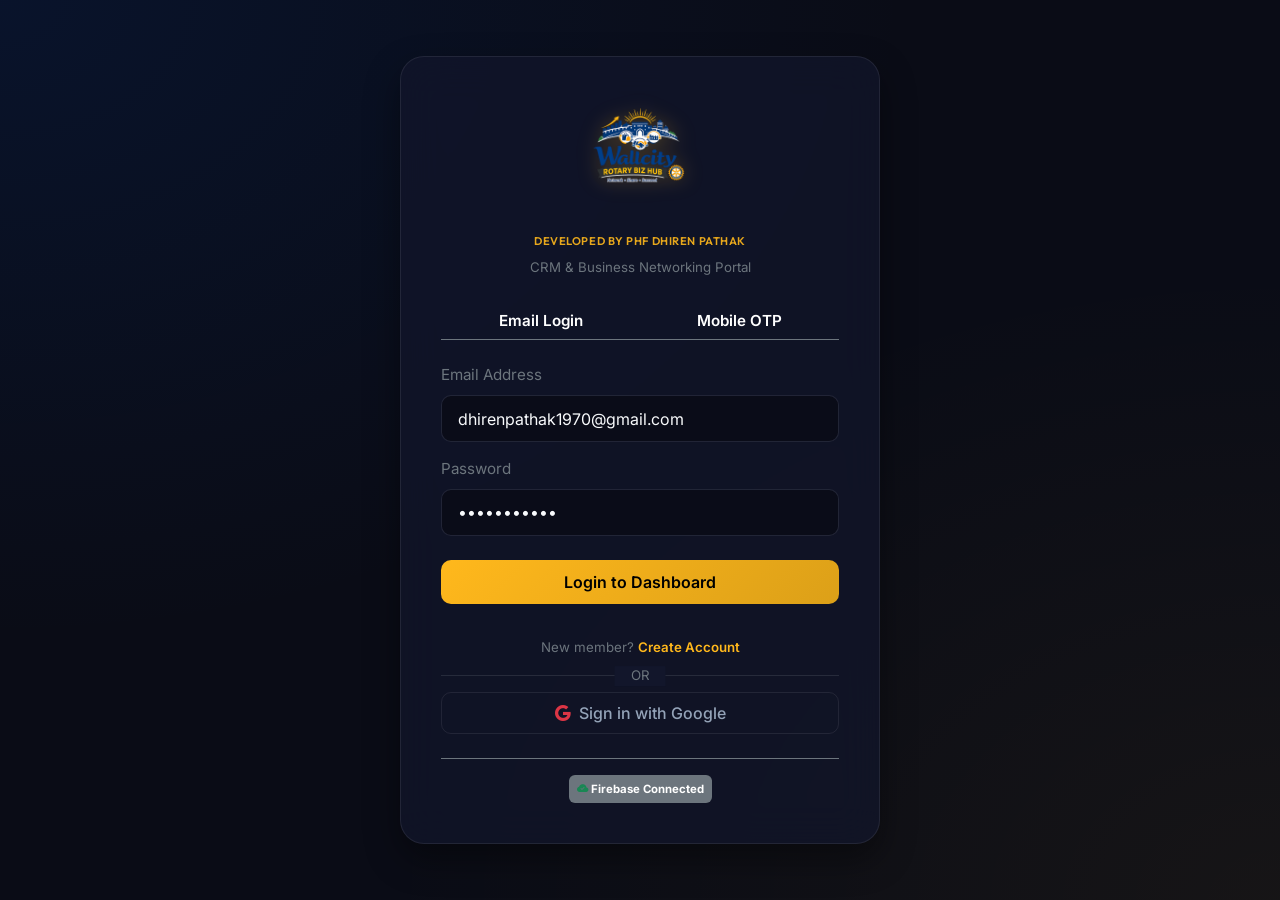
==== index.html @ f97eca11 "Add files via upload" ====
<!DOCTYPE html>
<html lang="en">
<head>
    <meta charset="UTF-8">
    <meta name="viewport" content="width=device-width, initial-scale=1.0">
    <title>Wallcity Rotary Biz Hub - CRM Business Portal</title>
    <meta name="description" content="A premium, state-of-the-art business networking and lead referral CRM portal for Rotary Club members.">
    
    <!-- Bootstrap 5 CSS -->
    <link href="https://cdn.jsdelivr.net/npm/bootstrap@5.3.2/dist/css/bootstrap.min.css" rel="stylesheet">
    <!-- Bootstrap Icons -->
    <link href="https://cdn.jsdelivr.net/npm/bootstrap-icons@1.11.2/font/bootstrap-icons.min.css" rel="stylesheet">
    <!-- Custom CSS Styles -->
    <link rel="stylesheet" href="css/styles.css">
</head>
<body>

    <!-- Auth Wrapper Container (For Login & Register Views) -->
    <div id="authWrapper" class="auth-container" style="display: none;"></div>

    <!-- Main Application Wrapper (CRM Sidebar Layout) -->
    <div id="crmMainWrapper" style="display: none;">
        
        <!-- CRM Sidebar Menu -->
        <aside class="crm-sidebar" id="sidebarMenu">
            <div class="crm-brand flex-column align-items-center text-center py-4 gap-2">
                <img src="logo.png" alt="Wallcity Rotary Biz Hub Logo" class="brand-logo-img">
                <div class="developer-credit-text">Developed by PHF Dhiren Pathak</div>
            </div>
            
            <nav class="sidebar-nav">
                <a href="#/dashboard" class="nav-item-custom">
                    <i class="bi bi-speedometer2"></i> Dashboard
                </a>
                <a href="#/directory" class="nav-item-custom">
                    <i class="bi bi-people"></i> Member Directory
                </a>
                <a href="#/profile" class="nav-item-custom">
                    <i class="bi bi-building-gear"></i> Business Profile
                </a>
                <a href="#/requirements" class="nav-item-custom">
                    <i class="bi bi-clipboard-data"></i> Requirement Board
                </a>
                <a href="#/referrals" class="nav-item-custom">
                    <i class="bi bi-share"></i> Referral Ledger
                </a>
                <a href="#/reports" class="nav-item-custom">
                    <i class="bi bi-file-earmark-bar-graph"></i> Reports Center
                </a>
                <a href="#/admin" class="nav-item-custom" id="adminSidebarLink" style="display: none;">
                    <i class="bi bi-shield-lock"></i> Admin Console
                </a>
                <a href="#/settings" class="nav-item-custom">
                    <i class="bi bi-sliders"></i> Settings Engine
                </a>
            </nav>
            
            <div class="sidebar-footer">
                <a href="#" id="logoutButton" class="nav-item-custom text-danger mb-0">
                    <i class="bi bi-box-arrow-left"></i> Sign Out
                </a>
            </div>
        </aside>

        <!-- Main Content Area Wrapper -->
        <main class="crm-wrapper">
            
            <!-- CRM Header -->
            <header class="crm-header">
                <div class="d-flex align-items-center gap-3">
                    <div class="hamburger-menu" id="hamburgerToggle">
                        <i class="bi bi-list"></i>
                    </div>
                    <h4 class="mb-0 text-white font-heading fw-semibold">Wallcity Rotary Biz Hub</h4>
                </div>
                
                <!-- Active User Details Holder -->
                <div id="headerUserProfile"></div>
            </header>

            <!-- ==================================================== -->
            <!-- VIEW: DASHBOARD PANEL -->
            <!-- ==================================================== -->
            <div id="pane-dashboard" class="tab-pane-custom">
                <div class="row g-4 mb-4">
                    <div class="col-xl-3 col-sm-6">
                        <div class="glass-card text-white">
                            <div class="stat-icon icon-blue">
                                <i class="bi bi-people-fill"></i>
                            </div>
                            <h6 class="text-secondary small mb-1">Rotary Members</h6>
                            <h3 id="statMembersCount" class="mb-0">0</h3>
                        </div>
                    </div>
                    <div class="col-xl-3 col-sm-6">
                        <div class="glass-card text-white">
                            <div class="stat-icon icon-gold">
                                <i class="bi bi-clipboard-plus-fill"></i>
                            </div>
                            <h6 class="text-secondary small mb-1">Active Requirements</h6>
                            <h3 id="statRequirementsCount" class="mb-0">0</h3>
                        </div>
                    </div>
                    <div class="col-xl-3 col-sm-6">
                        <div class="glass-card text-white">
                            <div class="stat-icon icon-blue">
                                <i class="bi bi-share-fill"></i>
                            </div>
                            <h6 class="text-secondary small mb-1">Referrals Exchanged</h6>
                            <h3 id="statReferralsCount" class="mb-0">0</h3>
                        </div>
                    </div>
                    <div class="col-xl-3 col-sm-6">
                        <div class="glass-card text-white">
                            <div class="stat-icon icon-gold">
                                <i class="bi bi-currency-exchange"></i>
                            </div>
                            <h6 class="text-secondary small mb-1">Business Generated</h6>
                            <h3 id="statBusinessValue" class="mb-0">₹0</h3>
                        </div>
                    </div>
                </div>

                <div class="row g-4">
                    <!-- Line Trend Chart -->
                    <div class="col-xl-8">
                        <div class="glass-card">
                            <h5 class="text-white mb-4"><i class="bi bi-graph-up text-warning"></i> Business Value Trend (INR)</h5>
                            <div style="position: relative; height: 320px;">
                                <canvas id="valueTrendChart"></canvas>
                            </div>
                        </div>
                    </div>
                    
                    <!-- Doughnut Category distribution -->
                    <div class="col-xl-4">
                        <div class="glass-card">
                            <h5 class="text-white mb-4"><i class="bi bi-pie-chart text-warning"></i> Member Niches</h5>
                            <div style="position: relative; height: 320px; display: flex; align-items: center; justify-content: center;">
                                <canvas id="categoryDistChart"></canvas>
                            </div>
                        </div>
                    </div>

                    <!-- Funnel charts -->
                    <div class="col-xl-6">
                        <div class="glass-card">
                            <h5 class="text-white mb-4"><i class="bi bi-funnel text-warning"></i> Referral Funnel Progress</h5>
                            <div style="position: relative; height: 300px;">
                                <canvas id="referralFunnelChart"></canvas>
                            </div>
                        </div>
                    </div>

                    <!-- Recent Activity Feed -->
                    <div class="col-xl-6">
                        <div class="glass-card">
                            <h5 class="text-white mb-3" id="activityFeedTitle"><i class="bi bi-activity text-warning"></i> Live Hub Activity</h5>
                            <ul class="list-group list-group-flush" id="dashboardRecentReferrals" style="max-height: 300px; overflow-y: auto;">
                                <!-- Dyn data -->
                            </ul>
                        </div>
                    </div>
                </div>
            </div>

            <!-- ==================================================== -->
            <!-- VIEW: MEMBER DIRECTORY PANEL -->
            <!-- ==================================================== -->
            <div id="pane-directory" class="tab-pane-custom">
                <div class="glass-card mb-4">
                    <div class="row g-3">
                        <div class="col-md-6">
                            <label class="form-label text-secondary small">Search Members or Keywords</label>
                            <div class="input-group">
                                <span class="input-group-text bg-dark border-secondary text-secondary"><i class="bi bi-search"></i></span>
                                <input type="text" id="directorySearch" class="form-control" placeholder="Search by name, company, products, services...">
                            </div>
                        </div>
                        <div class="col-md-6">
                            <label class="form-label text-secondary small">Filter by Business Category</label>
                            <select id="directoryCategoryFilter" class="form-select">
                                <option value="">All Categories</option>
                            </select>
                        </div>
                    </div>
                </div>

                <div class="row" id="directoryMembersList">
                    <!-- Dyn cards -->
                </div>
            </div>

            <!-- ==================================================== -->
            <!-- VIEW: BUSINESS PROFILE PANEL -->
            <!-- ==================================================== -->
            <div id="pane-profile" class="tab-pane-custom">
                <form id="businessProfileForm">
                    <div class="row g-4">
                        <!-- Left Details Card -->
                        <div class="col-lg-8">
                            <div class="glass-card">
                                <h5 class="text-white mb-4"><i class="bi bi-building-gear text-warning"></i> Company Credentials & Profile</h5>
                                
                                <div class="row g-3">
                                    <div class="col-md-6">
                                        <label class="form-label text-secondary small">Full Name</label>
                                        <input type="text" id="profileName" class="form-control" required>
                                    </div>
                                    <div class="col-md-6">
                                        <label class="form-label text-secondary small">Email Address (Read-only)</label>
                                        <input type="email" id="profileEmail" class="form-control" readonly disabled>
                                    </div>
                                    <div class="col-md-6">
                                        <label class="form-label text-secondary small">WhatsApp Mobile No</label>
                                        <input type="tel" id="profileMobile" class="form-control" required>
                                    </div>
                                    <div class="col-md-6">
                                        <label class="form-label text-secondary small">Niche Category</label>
                                        <select class="form-select" id="profileCategory" required>
                                            <option value="" disabled selected>Loading categories...</option>
                                        </select>
                                    </div>
                                    <div class="col-12">
                                        <label class="form-label text-secondary small">Company Name</label>
                                        <input type="text" id="profileCompany" class="form-control" required>
                                    </div>
                                    <div class="col-12">
                                        <label class="form-label text-secondary small">Business Description</label>
                                        <textarea id="profileDescription" class="form-control" rows="4" placeholder="Brief elevator pitch about what your business does..."></textarea>
                                    </div>
                                    <div class="col-12">
                                        <label class="form-label text-secondary small">Office Address</label>
                                        <input type="text" id="profileAddress" class="form-control" placeholder="101, Business Center, Main Road">
                                    </div>
                                </div>
                                
                                <div class="mt-4 pt-3 border-top border-secondary">
                                    <button type="submit" class="btn btn-accent px-4 py-2">
                                        <i class="bi bi-save"></i> Save Profile Details
                                    </button>
                                </div>
                            </div>
                        </div>

                        <!-- Right Assets Card -->
                        <div class="col-lg-4">
                            <div class="glass-card mb-4">
                                <h5 class="text-white mb-3">Corporate Logo</h5>
                                <div class="d-flex flex-column align-items-center text-center gap-3">
                                    <div class="profile-logo-wrap" style="width: 120px; height: 120px;">
                                        <img id="profileLogoPreview" src="https://images.unsplash.com/photo-1572021335469-31706a17aaef?w=150&auto=format&fit=crop&q=60" alt="Logo">
                                    </div>
                                    <div class="w-100">
                                        <label class="form-label text-secondary small">Upload New Logo (JPG / PNG)</label>
                                        <input type="file" id="profileLogoInput" class="form-control form-control-sm" accept="image/*">
                                    </div>
                                </div>
                            </div>

                            <!-- Products & Services tags -->
                            <div class="glass-card">
                                <h5 class="text-white mb-3">Products & Services</h5>
                                
                                <!-- Products segment -->
                                <div class="mb-4">
                                    <label class="form-label text-secondary small d-block">My Products</label>
                                    <div class="input-group mb-2">
                                        <input type="text" id="prodInput" class="form-control form-control-sm" placeholder="e.g. CRM Software">
                                        <button class="btn btn-primary btn-sm" type="button" id="addProdBtn">+</button>
                                    </div>
                                    <div id="profileProductsList"></div>
                                </div>

                                <!-- Services segment -->
                                <div>
                                    <label class="form-label text-secondary small d-block">My Services</label>
                                    <div class="input-group mb-2">
                                        <input type="text" id="servInput" class="form-control form-control-sm" placeholder="e.g. Cloud Hosting">
                                        <button class="btn btn-primary btn-sm" type="button" id="addServBtn">+</button>
                                    </div>
                                    <div id="profileServicesList"></div>
                                </div>
                            </div>
                        </div>
                    </div>
                </form>
            </div>

            <!-- ==================================================== -->
            <!-- VIEW: REQUIREMENT BOARD PANEL -->
            <!-- ==================================================== -->
            <div id="pane-requirements" class="tab-pane-custom">
                <div class="d-flex justify-content-between align-items-center mb-4">
                    <h4 class="text-white mb-0 font-heading">Business Requirement Board</h4>
                    <button class="btn btn-accent" data-bs-toggle="modal" data-bs-target="#createRequirementModal">
                        <i class="bi bi-plus-lg"></i> Post Requirement
                    </button>
                </div>

                <div class="row" id="requirementsBoardGrid">
                    <!-- Dyn list -->
                </div>

                <!-- My Submitted Bids/Quotes Section -->
                <div class="glass-card mt-5">
                    <h5 class="text-white mb-3"><i class="bi bi-send-check text-warning"></i> My Submitted Quotations</h5>
                    <p class="text-secondary small mb-3">Track all quotes you have sent to other members' requirements and check their approval status.</p>
                    <div class="table-responsive">
                        <table class="table table-custom align-middle">
                            <thead>
                                <tr>
                                    <th>Requirement</th>
                                    <th>Buyer Company</th>
                                    <th>Quoted Price</th>
                                    <th>Delivery Time</th>
                                    <th>Status</th>
                                </tr>
                            </thead>
                            <tbody id="myQuotesTableBody">
                                <!-- Dynamic rows of sent quotes -->
                            </tbody>
                        </table>
                    </div>
                </div>
            </div>

            <!-- ==================================================== -->
            <!-- VIEW: REFERRAL LEDGER PANEL -->
            <!-- ==================================================== -->
            <div id="pane-referrals" class="tab-pane-custom">
                <div class="d-flex justify-content-between align-items-center mb-4">
                    <h4 class="text-white mb-0 font-heading">Business Referral Tracker</h4>
                    <button class="btn btn-accent" data-bs-toggle="modal" data-bs-target="#createReferralModal">
                        <i class="bi bi-send"></i> Send Referral
                    </button>
                </div>

                <div class="row g-4">
                    <div class="col-lg-6">
                        <div class="glass-card">
                            <h5 class="text-white mb-3"><i class="bi bi-arrow-down-left-circle text-info"></i> Referrals Received</h5>
                            <div id="referralsReceivedGrid" style="max-height: 600px; overflow-y: auto; padding-right: 5px;">
                                <!-- dynamic received referrals -->
                            </div>
                        </div>
                    </div>

                    <div class="col-lg-6">
                        <div class="glass-card">
                            <h5 class="text-white mb-3"><i class="bi bi-arrow-up-right-circle text-warning"></i> Referrals Given</h5>
                            <div id="referralsGivenGrid" style="max-height: 600px; overflow-y: auto; padding-right: 5px;">
                                <!-- dynamic given referrals -->
                            </div>
                        </div>
                    </div>
                </div>
            </div>

            <!-- ==================================================== -->
            <!-- VIEW: REPORTS PANEL -->
            <!-- ==================================================== -->
            <div id="pane-reports" class="tab-pane-custom">
                <div class="row g-4">
                    <div class="col-md-4">
                        <div class="glass-card text-center">
                            <div class="stat-icon icon-blue mx-auto">
                                <i class="bi bi-file-earmark-excel"></i>
                            </div>
                            <h5 class="text-white mt-3 mb-2">Export Directory</h5>
                            <p class="text-secondary small mb-4">Download Excel sheet containing all active members, their contact numbers, niches, and registered products.</p>
                            <button id="btnExportDirectoryExcel" class="btn btn-primary w-100">
                                <i class="bi bi-download"></i> Download Directory XLSX
                            </button>
                        </div>
                    </div>

                    <div class="col-md-4">
                        <div class="glass-card text-center">
                            <div class="stat-icon icon-blue mx-auto">
                                <i class="bi bi-file-earmark-spreadsheet"></i>
                            </div>
                            <h5 class="text-white mt-3 mb-2">Export Referrals Ledger</h5>
                            <p class="text-secondary small mb-4">Download spreadsheet ledger of all given/received referrals, including tracking statuses and business values.</p>
                            <button id="btnExportReferralsExcel" class="btn btn-primary w-100">
                                <i class="bi bi-download"></i> Download Referrals XLSX
                            </button>
                        </div>
                    </div>

                    <div class="col-md-4">
                        <div class="glass-card text-center">
                            <div class="stat-icon icon-gold mx-auto">
                                <i class="bi bi-file-pdf"></i>
                            </div>
                            <h5 class="text-white mt-3 mb-2">Export Analytics Report</h5>
                            <p class="text-secondary small mb-4">Download detailed PDF progress report including transaction funnel volumes, categories distribution, and generated value.</p>
                            <button id="btnExportPDFReport" class="btn btn-accent w-100">
                                <i class="bi bi-filetype-pdf"></i> Generate PDF Report
                            </button>
                        </div>
                    </div>
                </div>

                <div class="glass-card mt-4">
                    <h5 class="text-white mb-3"><i class="bi bi-info-circle text-warning"></i> Report Statistics Context</h5>
                    <div class="row g-3 text-white">
                        <div class="col-md-4">
                            <div class="p-3 rounded bg-dark border border-secondary">
                                <small class="text-secondary d-block">Log Volume:</small>
                                <span id="repTotalReferrals" class="fs-4 fw-semibold">0</span> Referrals Exchanged
                            </div>
                        </div>
                        <div class="col-md-4">
                            <div class="p-3 rounded bg-dark border border-secondary">
                                <small class="text-secondary d-block">Networking Size:</small>
                                <span id="repTotalMembers" class="fs-4 fw-semibold">0</span> Registered Corporates
                            </div>
                        </div>
                        <div class="col-md-4">
                            <div class="p-3 rounded bg-dark border border-secondary">
                                <small class="text-secondary d-block">Business Exchanged (Converted):</small>
                                <span id="repBusinessValue" class="fs-4 fw-semibold text-warning">₹0</span> Value Sum
                            </div>
                        </div>
                    </div>
                </div>
            </div>

            <!-- ==================================================== -->
            <!-- VIEW: ADMIN CONSOLE PANEL -->
            <!-- ==================================================== -->
            <div id="pane-admin" class="tab-pane-custom">
                <div class="row g-4">
                    <!-- Categories Management Card -->
                    <div class="col-lg-5">
                        <div class="glass-card">
                            <h5 class="text-white mb-3"><i class="bi bi-tags-fill text-warning"></i> Niche Categories Manager</h5>
                            <p class="text-secondary small mb-3">Add or remove business categories. Droplist updates dynamically everywhere instantly.</p>
                            
                            <form id="adminAddCategoryForm" class="input-group mb-3">
                                <input type="text" id="adminNewCategoryInput" class="form-control form-control-sm" placeholder="e.g. Chemical Distributor" required>
                                <button type="submit" class="btn btn-primary btn-sm">+</button>
                            </form>
                            
                            <div style="max-height: 450px; overflow-y: auto; padding-right: 5px;">
                                <ul class="list-group list-group-flush border-top border-secondary" id="adminCategoriesList">
                                    <!-- Dynamic categories list -->
                                </ul>
                            </div>
                        </div>
                    </div>

                    <!-- Members Management Card -->
                    <div class="col-lg-7">
                        <div class="glass-card">
                            <div class="d-flex justify-content-between align-items-center mb-3">
                                <h5 class="text-white mb-0"><i class="bi bi-people-fill text-warning"></i> Registered Members Ledger</h5>
                                <button class="btn btn-accent btn-sm" data-bs-toggle="modal" data-bs-target="#adminAddMemberModal">
                                    <i class="bi bi-person-plus-fill"></i> Add Member
                                </button>
                            </div>
                            <p class="text-secondary small mb-3">Manage and moderate active business hub members. Click delete to remove profiles.</p>
                            
                            <div class="table-responsive" style="max-height: 480px; overflow-y: auto;">
                                <table class="table table-custom align-middle">
                                    <thead>
                                        <tr>
                                            <th>Member Name</th>
                                            <th>Niche</th>
                                            <th class="text-center">Action</th>
                                        </tr>
                                    </thead>
                                    <tbody id="adminMembersTableBody">
                                        <!-- Dynamic members rows -->
                                    </tbody>
                                </table>
                            </div>
                        </div>
                    </div>
                </div>
            </div>

            <!-- ==================================================== -->
            <!-- VIEW: SETTINGS ENGINE PANEL -->
            <!-- ==================================================== -->
            <div id="pane-settings" class="tab-pane-custom">
                <div class="row justify-content-center">
                    <div class="col-lg-8">
                        <div class="glass-card mb-4" id="firebaseStatusIndicator">
                            <!-- status loaded dynamically -->
                        </div>
                        
                        <!-- Google Sheets Sync Configuration -->
                        <div class="glass-card mb-4">
                            <h5 class="text-white mb-3"><i class="bi bi-file-earmark-spreadsheet text-warning"></i> Google Sheets Cloud Sync</h5>
                            <p class="text-secondary small mb-3">You can use a free Google Sheet as your cloud database. Once configured, all members can read and write to the same shared sheet in real-time!</p>
                            
                            <form id="firebaseSettingsForm">
                                <div class="mb-3">
                                    <label class="form-label text-secondary small">Google Apps Script Web App URL</label>
                                    <input type="url" id="setGoogleSheetsUrl" class="form-control" placeholder="https://script.google.com/macros/s/.../exec" required>
                                </div>
                                <div class="form-check form-switch mb-3">
                                    <input class="form-check-input" type="checkbox" id="setGoogleSheetsEnabled">
                                    <label class="form-check-label text-white small" for="setGoogleSheetsEnabled">Enable Google Sheets Sync</label>
                                </div>
                                <div class="d-flex gap-2">
                                    <button type="submit" class="btn btn-primary btn-sm px-3">
                                        <i class="bi bi-cloud-arrow-up"></i> Save Sync Engine
                                    </button>
                                    <button type="button" id="btnResetToMock" class="btn btn-outline-custom btn-sm">
                                        Reset to Local Mode
                                    </button>
                                </div>
                            </form>
                        </div>

                        <!-- JSON Backup & Database Sharing -->
                        <div class="glass-card">
                            <h5 class="text-white mb-3"><i class="bi bi-folder-symlink text-warning"></i> JSON Backup & Data Sharing</h5>
                            <p class="text-secondary small mb-4">Save the entire database state as a file on your computer, or load a database backup file shared by other members. This allows sharing business logs completely offline!</p>
                            
                            <div class="row g-3">
                                <div class="col-md-6">
                                    <label class="form-label text-secondary small d-block">Export Database</label>
                                    <button id="btnBackupExportJson" class="btn btn-accent w-100 btn-sm py-2">
                                        <i class="bi bi-download"></i> Export Database to JSON
                                    </button>
                                </div>
                                <div class="col-md-6">
                                    <label class="form-label text-secondary small d-block">Import Database</label>
                                    <input type="file" id="inputBackupImportJson" class="form-control form-control-sm" accept=".json">
                                </div>
                            </div>
                        </div>

                    </div>
                </div>
            </div>

        </main>
    </div>

    <!-- ==================================================== -->
    <!-- MODAL LAYERS -->
    <!-- ==================================================== -->

    <!-- Modal 1: Post Business Requirement -->
    <div class="modal fade" id="createRequirementModal" tabindex="-1" aria-hidden="true">
        <div class="modal-dialog modal-dialog-centered">
            <form id="createRequirementForm" class="modal-content">
                <div class="modal-header">
                    <h5 class="modal-title text-white"><i class="bi bi-clipboard-plus text-warning me-2"></i> Post Business Requirement</h5>
                    <button type="button" class="btn-close btn-close-white" data-bs-dismiss="modal" aria-label="Close"></button>
                </div>
                <div class="modal-body">
                    <div class="mb-3">
                        <label class="form-label text-secondary small">Requirement Title</label>
                        <input type="text" id="reqTitle" class="form-control" placeholder="e.g. Need 50 custom paper bags" required>
                    </div>
                    <div class="mb-3">
                        <label class="form-label text-secondary small">Detailed Specification</label>
                        <textarea id="reqDesc" class="form-control" rows="3" placeholder="Specify size, dimensions, material quality constraints..." required></textarea>
                    </div>
                    <div class="row g-3 mb-3">
                        <div class="col-6">
                            <label class="form-label text-secondary small">Category Niche</label>
                            <select id="reqCategory" class="form-select" required>
                                 <option value="" disabled selected>Loading categories...</option>
                             </select>
                        </div>
                        <div class="col-6">
                            <label class="form-label text-secondary small">Quantity</label>
                            <input type="number" id="reqQty" class="form-control" value="1" min="1" required>
                        </div>
                        <div class="col-6">
                            <label class="form-label text-secondary small">Max Budget (₹)</label>
                            <input type="number" id="reqBudget" class="form-control" placeholder="50000" min="100" required>
                        </div>
                        <div class="col-6">
                            <label class="form-label text-secondary small">Deadline Date</label>
                            <input type="date" id="reqDeadline" class="form-control" required>
                        </div>
                    </div>
                </div>
                <div class="modal-footer">
                    <button type="button" class="btn btn-outline-custom" data-bs-dismiss="modal">Cancel</button>
                    <button type="submit" class="btn btn-accent">Publish Board</button>
                </div>
            </form>
        </div>
    </div>

    <!-- Modal 2: Submit Bid / Quote -->
    <div class="modal fade" id="submitQuoteModal" tabindex="-1" aria-hidden="true">
        <div class="modal-dialog modal-dialog-centered">
            <form id="submitQuoteForm" class="modal-content">
                <input type="hidden" id="quoteReqId">
                <div class="modal-header">
                    <h5 class="modal-title text-white"><i class="bi bi-tag text-warning me-2"></i> Submit Business Quotation</h5>
                    <button type="button" class="btn-close btn-close-white" data-bs-dismiss="modal" aria-label="Close"></button>
                </div>
                <div class="modal-body">
                    <div class="p-3 bg-dark border border-secondary rounded mb-3">
                        <small class="text-secondary d-block">Bidding for Requirement:</small>
                        <h6 id="quoteReqTitle" class="text-white mb-1">Requirement Title</h6>
                        <small class="text-secondary">Posted By: <strong id="quoteReqCompany" class="text-warning">Company</strong></small>
                    </div>
                    <div class="row g-3 mb-3">
                        <div class="col-6">
                            <label class="form-label text-secondary small">My Quoted Price (₹)</label>
                            <input type="number" id="quotePrice" class="form-control" placeholder="Price (INR)" required>
                        </div>
                        <div class="col-6">
                            <label class="form-label text-secondary small">Delivery (Days)</label>
                            <input type="number" id="quoteDelivery" class="form-control" placeholder="Estimate Days" required>
                        </div>
                        <div class="col-12">
                            <label class="form-label text-secondary small">Quotation Notes / Terms</label>
                            <textarea id="quoteNotes" class="form-control" rows="3" placeholder="Provide warranty parameters, logistics terms, support guarantees..."></textarea>
                        </div>
                    </div>
                </div>
                <div class="modal-footer">
                    <button type="button" class="btn btn-outline-custom" data-bs-dismiss="modal">Cancel</button>
                    <button type="submit" class="btn btn-accent">Submit Bid</button>
                </div>
            </form>
        </div>
    </div>

    <!-- Modal 3: View & Compare Quotes -->
    <div class="modal fade" id="compareQuotesModal" tabindex="-1" aria-hidden="true">
        <div class="modal-dialog modal-dialog-centered modal-lg">
            <div class="modal-content">
                <div class="modal-header">
                    <h5 class="modal-title text-white"><i class="bi bi-card-list text-warning me-2"></i> Compare Vendor Quotations</h5>
                    <button type="button" class="btn-close btn-close-white" data-bs-dismiss="modal" aria-label="Close"></button>
                </div>
                <div class="modal-body">
                    <h6 class="text-secondary mb-3">Quotations for: <span id="compareReqTitle" class="text-white">Requirement</span></h6>
                    
                    <div class="table-responsive">
                        <table class="table table-custom align-middle">
                            <thead>
                                <tr>
                                    <th>Vendor Company</th>
                                    <th>Quoted Price</th>
                                    <th>Delivery Days</th>
                                    <th>Notes</th>
                                    <th class="text-center">Action</th>
                                </tr>
                            </thead>
                            <tbody id="compareQuotesTableBody">
                                <!-- dynamic list comparison -->
                            </tbody>
                        </table>
                    </div>
                </div>
            </div>
        </div>
    </div>

    <!-- Modal 4: Send Referral -->
    <div class="modal fade" id="createReferralModal" tabindex="-1" aria-hidden="true">
        <div class="modal-dialog modal-dialog-centered">
            <form id="createReferralForm" class="modal-content">
                <div class="modal-header">
                    <h5 class="modal-title text-white"><i class="bi bi-send text-warning me-2"></i> Log Business Referral</h5>
                    <button type="button" class="btn-close btn-close-white" data-bs-dismiss="modal" aria-label="Close"></button>
                </div>
                <div class="modal-body">
                    <div class="mb-3">
                        <label class="form-label text-secondary small">Select Member Recipient</label>
                        <select id="refRecipient" class="form-select" required>
                            <!-- dynamic list -->
                        </select>
                    </div>
                    <div class="row g-3 mb-3">
                        <div class="col-6">
                            <label class="form-label text-secondary small">Client Lead Name</label>
                            <input type="text" id="refClientName" class="form-control" placeholder="e.g. Mr. Rajesh Nair" required>
                        </div>
                        <div class="col-6">
                            <label class="form-label text-secondary small">Client Contact</label>
                            <input type="tel" id="refClientContact" class="form-control" placeholder="+919898989898" required>
                        </div>
                        <div class="col-12">
                            <label class="form-label text-secondary small">Referral Details / Lead Context</label>
                            <textarea id="refDesc" class="form-control" rows="3" placeholder="Provide information on budget, timeline, contact preferences..." required></textarea>
                        </div>
                    </div>
                </div>
                <div class="modal-footer">
                    <button type="button" class="btn btn-outline-custom" data-bs-dismiss="modal">Cancel</button>
                    <button type="submit" class="btn btn-accent">Log Referral</button>
                </div>
            </form>
        </div>
    </div>

    <!-- Modal 5: Admin Add Member -->
    <div class="modal fade" id="adminAddMemberModal" tabindex="-1" aria-hidden="true">
        <div class="modal-dialog modal-dialog-centered">
            <form id="adminAddMemberForm" class="modal-content">
                <div class="modal-header">
                    <h5 class="modal-title text-white"><i class="bi bi-person-plus text-warning me-2"></i> Register New Member</h5>
                    <button type="button" class="btn-close btn-close-white" data-bs-dismiss="modal" aria-label="Close"></button>
                </div>
                <div class="modal-body">
                    <div class="row g-3">
                        <div class="col-md-6">
                            <label class="form-label text-secondary small">Full Name</label>
                            <input type="text" id="adminMemName" class="form-control" placeholder="Rtn. John Doe" required>
                        </div>
                        <div class="col-md-6">
                            <label class="form-label text-secondary small">Mobile Number</label>
                            <input type="tel" id="adminMemMobile" class="form-control" placeholder="+919876543210" required>
                        </div>
                        <div class="col-12">
                            <label class="form-label text-secondary small">Business Category</label>
                            <select class="form-select" id="adminMemCategory" required>
                                <option value="" disabled selected>Select Category</option>
                            </select>
                        </div>
                        <div class="col-12">
                            <label class="form-label text-secondary small">Company Name</label>
                            <input type="text" id="adminMemCompany" class="form-control" placeholder="Acme Technologies" required>
                        </div>
                        <div class="col-md-6">
                            <label class="form-label text-secondary small">Email Address</label>
                            <input type="email" id="adminMemEmail" class="form-control" placeholder="email@company.com" required>
                        </div>
                        <div class="col-md-6">
                            <label class="form-label text-secondary small">Password</label>
                            <input type="password" id="adminMemPassword" class="form-control" placeholder="default: password123">
                        </div>
                        <div class="col-12">
                            <label class="form-label text-secondary small">System Role</label>
                            <select class="form-select" id="adminMemRole">
                                <option value="member" selected>Member (Standard access)</option>
                                <option value="admin">Admin (System moderator)</option>
                            </select>
                        </div>
                    </div>
                </div>
                <div class="modal-footer">
                    <button type="button" class="btn btn-outline-custom" data-bs-dismiss="modal">Cancel</button>
                    <button type="submit" class="btn btn-accent">Create Member Profile</button>
                </div>
            </form>
        </div>
    </div>


    <!-- ==================================================== -->
    <!-- DEPENDENCY LIBRARY LOADS (CDNs) -->
    <!-- ==================================================== -->
    
    <!-- Removed Firebase dependencies -->

    <!-- Chart.js for data visualization -->
    <script src="https://cdn.jsdelivr.net/npm/chart.js"></script>
    
    <!-- SheetJS for Excel XLSX exports -->
    <script src="https://cdn.jsdelivr.net/npm/xlsx@0.18.5/dist/xlsx.full.min.js"></script>
    
    <!-- jsPDF + AutoTable for PDF document downloads -->
    <script src="https://cdnjs.cloudflare.com/ajax/libs/jspdf/2.5.1/jspdf.umd.min.js"></script>
    <script src="https://cdnjs.cloudflare.com/ajax/libs/jspdf-autotable/3.8.1/jspdf.plugin.autotable.min.js"></script>
    
    <!-- Bootstrap 5 Bundle JS -->
    <script src="https://cdn.jsdelivr.net/npm/bootstrap@5.3.2/dist/js/bootstrap.bundle.min.js"></script>

    <!-- Core App Controllers -->
    <script src="js/config.js"></script>
    <script src="js/db.js"></script>
    <script src="js/auth.js"></script>
    <script src="js/app.js"></script>
</body>
</html>
---- css/styles.css ----
/* 
   Wallcity Rotary Biz Hub - Style System
   Design: Premium CRM Style UI with Rotary-inspired Branding
   Colors: Royal Blue (#003DA5), Gold (#FFB81C), Slate Dark Mode Theme
*/

@import url('https://fonts.googleapis.com/css2?family=Inter:wght@300;400;500;600;700&family=Outfit:wght@400;500;600;700;800&display=swap');

:root {
    --rotary-blue: #003DA5;
    --rotary-blue-light: #1a5ec2;
    --rotary-blue-glow: rgba(0, 61, 165, 0.35);
    --rotary-gold: #FFB81C;
    --rotary-gold-dark: #dca018;
    --rotary-gold-glow: rgba(255, 184, 28, 0.25);
    
    --bg-dark: #0a0c16;
    --bg-surface: #12162b;
    --bg-card: rgba(25, 31, 58, 0.65);
    --border-color: rgba(255, 255, 255, 0.08);
    --border-hover: rgba(255, 184, 28, 0.4);
    
    --text-primary: #f8fafc;
    --text-secondary: #94a3b8;
    --text-muted: #64748b;
    
    --transition-smooth: all 0.3s cubic-bezier(0.4, 0, 0.2, 1);
    
    --font-heading: 'Outfit', sans-serif;
    --font-body: 'Inter', sans-serif;
}

/* Base resets & layouts */
body {
    background-color: var(--bg-dark);
    color: var(--text-primary);
    font-family: var(--font-body);
    font-size: 0.95rem;
    overflow-x: hidden;
    min-height: 100vh;
    background-image: 
        radial-gradient(at 0% 0%, rgba(0, 61, 165, 0.15) 0px, transparent 50%),
        radial-gradient(at 100% 100%, rgba(255, 184, 28, 0.05) 0px, transparent 50%);
    background-attachment: fixed;
}

h1, h2, h3, h4, h5, h6 {
    font-family: var(--font-heading);
    font-weight: 600;
    letter-spacing: -0.02em;
}

/* Custom Scrollbar */
::-webkit-scrollbar {
    width: 6px;
    height: 6px;
}
::-webkit-scrollbar-track {
    background: var(--bg-dark);
}
::-webkit-scrollbar-thumb {
    background: var(--rotary-blue);
    border-radius: 4px;
}
::-webkit-scrollbar-thumb:hover {
    background: var(--rotary-gold);
}

/* Sidebar Styling (CRM Layout) */
.crm-sidebar {
    width: 260px;
    height: 100vh;
    position: fixed;
    top: 0;
    left: 0;
    background: var(--bg-surface);
    border-right: 1px solid var(--border-color);
    z-index: 1000;
    transition: var(--transition-smooth);
    display: flex;
    flex-direction: column;
}

.crm-brand {
    padding: 1.5rem;
    border-bottom: 1px solid var(--border-color);
    display: flex;
    align-items: center;
    gap: 0.75rem;
}

.brand-logo-img {
    max-width: 145px;
    height: auto;
    filter: drop-shadow(0 0 10px rgba(255, 184, 28, 0.25));
    transition: var(--transition-smooth);
}

.brand-logo-img:hover {
    transform: scale(1.05);
    filter: drop-shadow(0 0 15px rgba(255, 184, 28, 0.4));
}

.developer-credit-text {
    font-size: 0.7rem;
    font-weight: 600;
    color: var(--rotary-gold);
    letter-spacing: 0.05em;
    text-transform: uppercase;
    font-family: var(--font-heading);
    opacity: 0.9;
}

.sidebar-nav {
    flex-grow: 1;
    padding: 1.5rem 1rem;
    overflow-y: auto;
}

.nav-item-custom {
    display: flex;
    align-items: center;
    gap: 0.85rem;
    padding: 0.75rem 1rem;
    color: var(--text-secondary);
    text-decoration: none;
    border-radius: 10px;
    margin-bottom: 0.5rem;
    transition: var(--transition-smooth);
    font-weight: 500;
    border: 1px solid transparent;
}

.nav-item-custom:hover {
    color: var(--text-primary);
    background: rgba(255, 255, 255, 0.03);
    border-color: rgba(255, 255, 255, 0.05);
}

.nav-item-custom.active {
    color: var(--rotary-gold);
    background: rgba(0, 61, 165, 0.2);
    border-color: rgba(0, 61, 165, 0.5);
    box-shadow: inset 0 0 12px var(--rotary-blue-glow);
}

.nav-item-custom i {
    font-size: 1.15rem;
}

.sidebar-footer {
    padding: 1rem;
    border-top: 1px solid var(--border-color);
    background: rgba(0, 0, 0, 0.2);
}

/* Main Layout Wrapper */
.crm-wrapper {
    margin-left: 260px;
    padding: 2rem;
    min-height: 100vh;
    transition: var(--transition-smooth);
}

/* Header UI */
.crm-header {
    display: flex;
    justify-content: space-between;
    align-items: center;
    margin-bottom: 2rem;
    background: var(--bg-card);
    backdrop-filter: blur(12px);
    -webkit-backdrop-filter: blur(12px);
    border: 1px solid var(--border-color);
    padding: 1rem 1.5rem;
    border-radius: 16px;
    box-shadow: 0 4px 30px rgba(0, 0, 0, 0.2);
}

/* Glassmorphism Cards */
.glass-card {
    background: var(--bg-card);
    backdrop-filter: blur(12px);
    -webkit-backdrop-filter: blur(12px);
    border: 1px solid var(--border-color);
    border-radius: 16px;
    padding: 1.5rem;
    box-shadow: 0 8px 32px 0 rgba(0, 0, 0, 0.25);
    transition: var(--transition-smooth);
    height: 100%;
}

.glass-card:hover {
    transform: translateY(-5px);
    border-color: var(--border-hover);
    box-shadow: 0 12px 40px 0 var(--rotary-gold-glow);
}

.stat-icon {
    width: 48px;
    height: 48px;
    border-radius: 12px;
    display: flex;
    align-items: center;
    justify-content: center;
    font-size: 1.5rem;
    margin-bottom: 1rem;
}

.icon-blue {
    background: rgba(0, 61, 165, 0.15);
    color: var(--rotary-blue-light);
    border: 1px solid rgba(0, 61, 165, 0.3);
}

.icon-gold {
    background: rgba(255, 184, 28, 0.15);
    color: var(--rotary-gold);
    border: 1px solid rgba(255, 184, 28, 0.3);
}

/* Forms Styling */
.form-control, .form-select {
    background-color: rgba(10, 12, 22, 0.8);
    border: 1px solid var(--border-color);
    color: var(--text-primary);
    border-radius: 10px;
    padding: 0.65rem 1rem;
    transition: var(--transition-smooth);
}

.form-control:focus, .form-select:focus {
    background-color: var(--bg-dark);
    border-color: var(--rotary-gold);
    color: var(--text-primary);
    box-shadow: 0 0 0 0.25rem var(--rotary-gold-glow);
}

.form-control::placeholder {
    color: var(--text-muted);
}

/* Buttons Styling */
.btn-primary {
    background: linear-gradient(135deg, var(--rotary-blue) 0%, var(--rotary-blue-light) 100%);
    border: none;
    padding: 0.65rem 1.25rem;
    border-radius: 10px;
    font-weight: 600;
    transition: var(--transition-smooth);
}

.btn-primary:hover, .btn-primary:focus {
    background: linear-gradient(135deg, var(--rotary-blue-light) 0%, var(--rotary-blue) 100%);
    box-shadow: 0 0 15px var(--rotary-blue-glow);
}

.btn-accent {
    background: linear-gradient(135deg, var(--rotary-gold) 0%, var(--rotary-gold-dark) 100%);
    color: #000;
    border: none;
    padding: 0.65rem 1.25rem;
    border-radius: 10px;
    font-weight: 600;
    transition: var(--transition-smooth);
}

.btn-accent:hover, .btn-accent:focus {
    background: linear-gradient(135deg, var(--rotary-gold-dark) 0%, var(--rotary-gold) 100%);
    box-shadow: 0 0 15px var(--rotary-gold-glow);
    color: #000;
}

.btn-outline-custom {
    background: transparent;
    border: 1px solid var(--border-color);
    color: var(--text-secondary);
    border-radius: 10px;
    padding: 0.65rem 1.25rem;
    font-weight: 500;
    transition: var(--transition-smooth);
}

.btn-outline-custom:hover {
    border-color: var(--rotary-gold);
    color: var(--rotary-gold);
    background: rgba(255, 184, 28, 0.05);
}

/* Badge Styling */
.badge-custom {
    padding: 0.35em 0.65em;
    border-radius: 6px;
    font-weight: 500;
    font-size: 0.75rem;
}

.badge-open {
    background: rgba(40, 167, 69, 0.15);
    color: #28a745;
    border: 1px solid rgba(40, 167, 69, 0.3);
}

.badge-closed {
    background: rgba(220, 53, 69, 0.15);
    color: #dc3545;
    border: 1px solid rgba(220, 53, 69, 0.3);
}

/* Modals glassmorphic style */
.modal-content {
    background-color: var(--bg-surface);
    border: 1px solid var(--border-color);
    border-radius: 20px;
    box-shadow: 0 15px 40px rgba(0, 0, 0, 0.5);
    color: var(--text-primary);
}

.modal-header {
    border-bottom: 1px solid var(--border-color);
    padding: 1.5rem;
}

.modal-footer {
    border-top: 1px solid var(--border-color);
    padding: 1.5rem;
}

/* WhatsApp Icon Styling */
.whatsapp-btn {
    background-color: #25d366;
    color: white !important;
    font-weight: 600;
    border: none;
    transition: var(--transition-smooth);
}

.whatsapp-btn:hover {
    background-color: #20ba5a;
    box-shadow: 0 0 12px rgba(37, 211, 102, 0.5);
    transform: scale(1.03);
}

/* Profile Image styles */
.profile-logo-wrap {
    width: 96px;
    height: 96px;
    border-radius: 20px;
    overflow: hidden;
    border: 2px solid var(--border-color);
    background: #1e293b;
    display: flex;
    align-items: center;
    justify-content: center;
}

.profile-logo-wrap img {
    max-width: 100%;
    max-height: 100%;
    object-fit: cover;
}

/* Interactive Table styled */
.table-custom {
    color: var(--text-primary) !important;
}

.table-custom th {
    background: rgba(0, 0, 0, 0.2);
    border-bottom: 2px solid var(--border-color) !important;
    font-family: var(--font-heading);
    color: var(--rotary-gold) !important;
    font-weight: 600;
    padding: 1rem !important;
}

.table-custom td {
    border-bottom: 1px solid var(--border-color) !important;
    padding: 1rem !important;
    vertical-align: middle;
}

.table-custom tbody tr {
    transition: var(--transition-smooth);
}

.table-custom tbody tr:hover {
    background: rgba(255, 255, 255, 0.02);
}

/* Responsive details */
.hamburger-menu {
    display: none;
    font-size: 1.5rem;
    color: var(--text-primary);
    cursor: pointer;
}

@media (max-width: 991.98px) {
    .crm-sidebar {
        left: -260px;
    }
    
    .crm-sidebar.open {
        left: 0;
    }
    
    .crm-wrapper {
        margin-left: 0;
        padding: 1.25rem;
    }
    
    .hamburger-menu {
        display: block;
    }
}

/* Auth Pages Full Screen Styles */
.auth-container {
    min-height: 100vh;
    display: flex;
    align-items: center;
    justify-content: center;
    padding: 1.5rem;
}

.auth-card {
    max-width: 480px;
    width: 100%;
    background: rgba(18, 22, 43, 0.75);
    border: 1px solid var(--border-color);
    backdrop-filter: blur(20px);
    border-radius: 24px;
    padding: 2.5rem;
    box-shadow: 0 15px 35px rgba(0, 0, 0, 0.4);
}

/* Micro-animations */
@keyframes pulseGlow {
    0% { box-shadow: 0 0 8px var(--rotary-gold-glow); }
    50% { box-shadow: 0 0 20px var(--rotary-gold-glow); }
    100% { box-shadow: 0 0 8px var(--rotary-gold-glow); }
}

.glow-animation {
    animation: pulseGlow 3s infinite;
}

.tab-pane-custom {
    display: none;
}

.tab-pane-custom.active {
    display: block;
    animation: fadeIn 0.4s ease-out;
}

@keyframes fadeIn {
    from { opacity: 0; transform: translateY(8px); }
    to { opacity: 1; transform: translateY(0); }
}
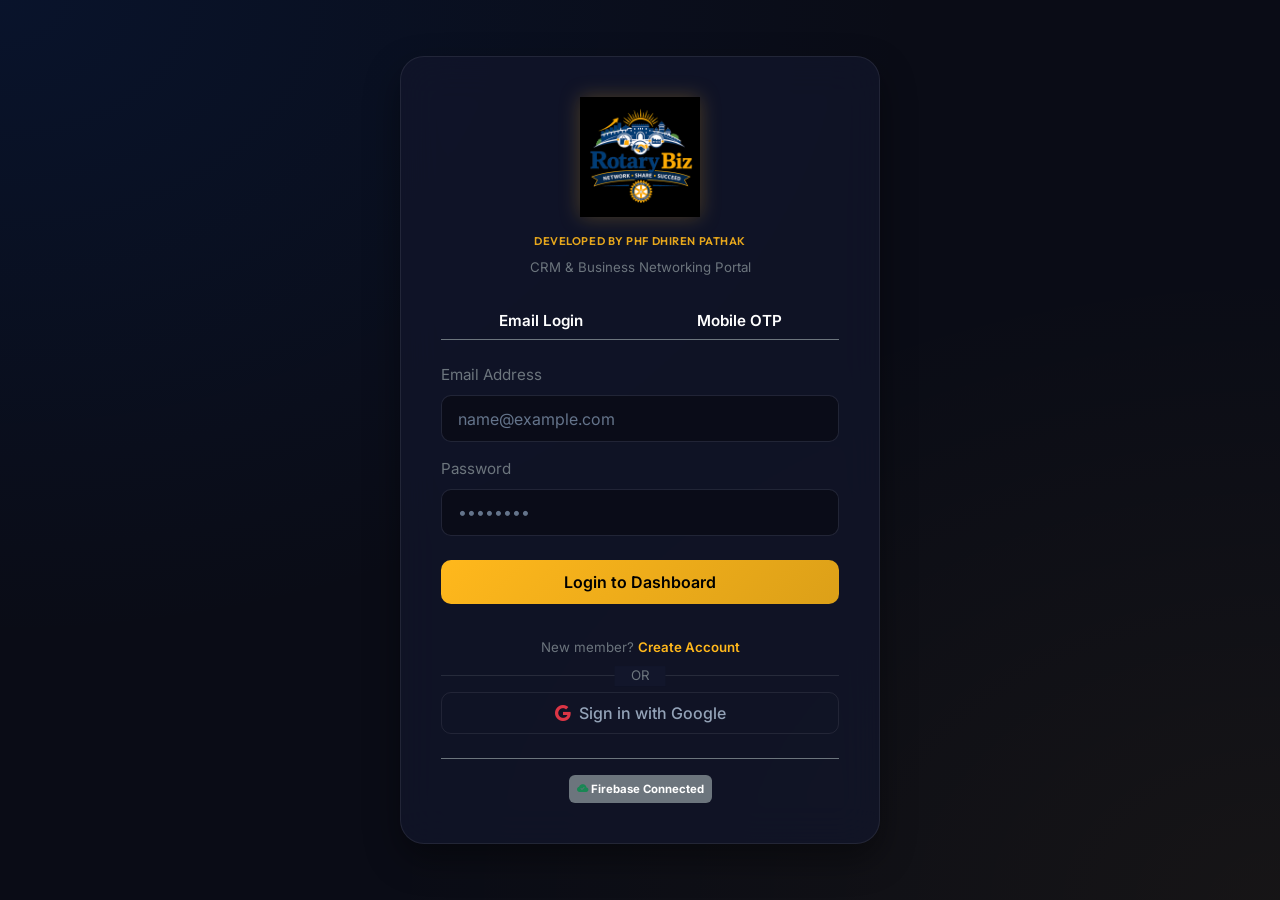
==== commit cbe01a73: "Add files via upload" ====
--- a/index.html
+++ b/index.html
@@ -3,7 +3,7 @@
 <head>
     <meta charset="UTF-8">
     <meta name="viewport" content="width=device-width, initial-scale=1.0">
-    <title>Wallcity Rotary Biz Hub - CRM Business Portal</title>
+    <title>Rotary Club Biz Hub - CRM Business Portal</title>
     <meta name="description" content="A premium, state-of-the-art business networking and lead referral CRM portal for Rotary Club members.">
     
     <!-- Bootstrap 5 CSS -->
@@ -12,6 +12,9 @@
     <link href="https://cdn.jsdelivr.net/npm/bootstrap-icons@1.11.2/font/bootstrap-icons.min.css" rel="stylesheet">
     <!-- Custom CSS Styles -->
     <link rel="stylesheet" href="css/styles.css">
+    <!-- PWA Manifest link -->
+    <link rel="manifest" href="manifest.json">
+    <meta name="theme-color" content="#003DA5">
 </head>
 <body>
 
@@ -24,7 +27,7 @@
         <!-- CRM Sidebar Menu -->
         <aside class="crm-sidebar" id="sidebarMenu">
             <div class="crm-brand flex-column align-items-center text-center py-4 gap-2">
-                <img src="logo.png" alt="Wallcity Rotary Biz Hub Logo" class="brand-logo-img">
+                <img src="logo.png" alt="Rotary Club Biz Hub Logo" class="brand-logo-img">
                 <div class="developer-credit-text">Developed by PHF Dhiren Pathak</div>
             </div>
             
@@ -71,7 +74,7 @@
                     <div class="hamburger-menu" id="hamburgerToggle">
                         <i class="bi bi-list"></i>
                     </div>
-                    <h4 class="mb-0 text-white font-heading fw-semibold">Wallcity Rotary Biz Hub</h4>
+                    <h4 class="mb-0 text-white font-heading fw-semibold">Rotary Club Biz Hub</h4>
                 </div>
                 
                 <!-- Active User Details Holder -->
@@ -778,5 +781,16 @@
     <script src="js/db.js"></script>
     <script src="js/auth.js"></script>
     <script src="js/app.js"></script>
+
+    <!-- PWA Service Worker Registration -->
+    <script>
+        if ('serviceWorker' in navigator) {
+            window.addEventListener('load', () => {
+                navigator.serviceWorker.register('sw.js')
+                    .then(reg => console.log('Service Worker registered successfully!', reg))
+                    .catch(err => console.log('Service Worker registration failed:', err));
+            });
+        }
+    </script>
 </body>
 </html>
--- a/css/styles.css
+++ b/css/styles.css
@@ -459,3 +459,38 @@
     from { opacity: 0; transform: translateY(8px); }
     to { opacity: 1; transform: translateY(0); }
 }
+
+/* Mobile Responsiveness Optimizations */
+@media (max-width: 576px) {
+    .crm-wrapper {
+        padding: 0.75rem;
+    }
+    .glass-card {
+        padding: 1rem;
+    }
+    .crm-header {
+        padding: 0.75rem 1rem;
+        border-radius: 12px;
+        margin-bottom: 1.25rem;
+    }
+    h4 {
+        font-size: 1.2rem !important;
+    }
+    h3 {
+        font-size: 1.5rem !important;
+    }
+    .profile-logo-wrap {
+        width: 72px;
+        height: 72px;
+    }
+    .stat-icon {
+        width: 40px;
+        height: 40px;
+        font-size: 1.25rem;
+        margin-bottom: 0.5rem;
+    }
+    .table-custom th, .table-custom td {
+        padding: 0.65rem !important;
+        font-size: 0.8rem;
+    }
+}
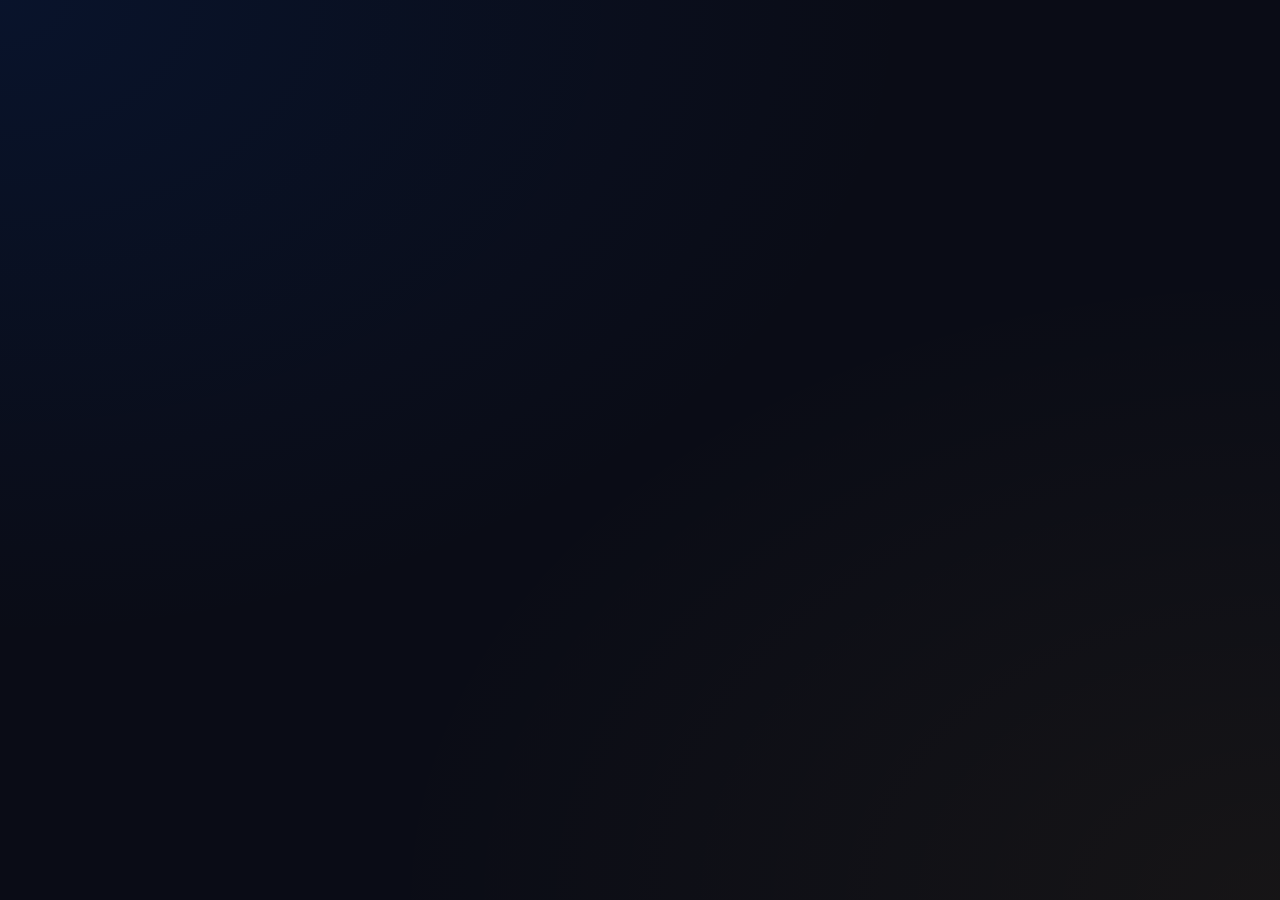
==== commit 092e0f7d: "Add files via upload" ====
--- a/index.html
+++ b/index.html
@@ -165,6 +165,18 @@
                         </div>
                     </div>
                 </div>
+
+                <!-- Club Sponsors Row -->
+                <div class="row g-4 mt-2">
+                    <div class="col-12">
+                        <div class="glass-card">
+                            <h5 class="text-white mb-3"><i class="bi bi-megaphone-fill text-warning"></i> Club Sponsors & Partners</h5>
+                            <div class="row row-cols-1 row-cols-sm-2 row-cols-md-3 row-cols-lg-4 row-cols-xl-5 g-3" id="dashboardSponsorsList">
+                                <!-- Dynamic sponsors cards will render here -->
+                            </div>
+                        </div>
+                    </div>
+                </div>
             </div>
 
             <!-- ==================================================== -->
@@ -482,6 +494,37 @@
                         </div>
                     </div>
                 </div>
+
+                <!-- Sponsor Ads Management Row -->
+                <div class="row g-4 mt-2">
+                    <div class="col-12">
+                        <div class="glass-card">
+                            <div class="d-flex justify-content-between align-items-center mb-3">
+                                <h5 class="text-white mb-0"><i class="bi bi-megaphone-fill text-warning"></i> Sponsor Ads Manager</h5>
+                                <button class="btn btn-accent btn-sm" data-bs-toggle="modal" data-bs-target="#adminAddSponsorModal">
+                                    <i class="bi bi-plus-circle-fill"></i> Add Sponsor Ad
+                                </button>
+                            </div>
+                            <p class="text-secondary small mb-3">Manage promotional banner advertisements for club sponsors that display on the main dashboard.</p>
+                            
+                            <div class="table-responsive" style="max-height: 350px; overflow-y: auto;">
+                                <table class="table table-custom align-middle">
+                                    <thead>
+                                        <tr>
+                                            <th>Sponsor / Company Name</th>
+                                            <th>Tagline / Description</th>
+                                            <th>Website Link</th>
+                                            <th class="text-center">Action</th>
+                                        </tr>
+                                    </thead>
+                                    <tbody id="adminSponsorsTableBody">
+                                        <!-- Dynamic sponsors rows -->
+                                    </tbody>
+                                </table>
+                            </div>
+                        </div>
+                    </div>
+                </div>
             </div>
 
             <!-- ==================================================== -->
@@ -757,6 +800,60 @@
     </div>
 
 
+    <!-- Modal: Admin Add Sponsor -->
+    <div class="modal fade" id="adminAddSponsorModal" tabindex="-1" aria-hidden="true">
+        <div class="modal-dialog modal-dialog-centered">
+            <form id="adminAddSponsorForm" class="modal-content">
+                <div class="modal-header">
+                    <h5 class="modal-title text-white"><i class="bi bi-megaphone text-warning me-2"></i> Add Sponsor Ad</h5>
+                    <button type="button" class="btn-close btn-close-white" data-bs-dismiss="modal" aria-label="Close"></button>
+                </div>
+                <div class="modal-body">
+                    <div class="row g-3">
+                        <div class="col-12">
+                            <label class="form-label text-secondary small">Sponsor / Company Name</label>
+                            <input type="text" id="adminSponsorName" class="form-control" placeholder="e.g. Acme Corporation" required>
+                        </div>
+                        <div class="col-12">
+                            <label class="form-label text-secondary small">Ad Tagline / Description</label>
+                            <input type="text" id="adminSponsorTagline" class="form-control" placeholder="e.g. Best Printing Solutions in Town" required>
+                        </div>
+                        <div class="col-12">
+                            <label class="form-label text-secondary small">Website / WhatsApp Link</label>
+                            <input type="url" id="adminSponsorLink" class="form-control" placeholder="https://wa.me/... or https://example.com" required>
+                        </div>
+                        <div class="col-md-6">
+                            <label class="form-label text-secondary small">Start Date</label>
+                            <input type="date" id="adminSponsorStartDate" class="form-control" required>
+                        </div>
+                        <div class="col-md-6">
+                            <label class="form-label text-secondary small">End Date</label>
+                            <input type="date" id="adminSponsorEndDate" class="form-control" required>
+                        </div>
+                        <div class="col-12">
+                            <label class="form-label text-secondary small">Duration Preset</label>
+                            <select id="adminSponsorDurationPreset" class="form-select">
+                                <option value="" selected disabled>-- Select Duration (Auto Calculates End Date) --</option>
+                                <option value="1m">1 Month</option>
+                                <option value="3m">3 Months</option>
+                                <option value="1y">1 Year</option>
+                            </select>
+                        </div>
+                        <div class="col-12">
+                            <label class="form-label text-secondary small">Sponsor Logo / Banner Image (PNG/JPG)</label>
+                            <input type="file" id="adminSponsorImage" class="form-control" accept="image/*" required>
+                        </div>
+                    </div>
+                </div>
+                <div class="modal-footer">
+                    <button type="button" class="btn btn-outline-custom btn-sm" data-bs-dismiss="modal">Cancel</button>
+                    <button type="submit" class="btn btn-accent btn-sm">Add Ad</button>
+                </div>
+            </form>
+        </div>
+    </div>
+
+
     <!-- ==================================================== -->
     <!-- DEPENDENCY LIBRARY LOADS (CDNs) -->
     <!-- ==================================================== -->
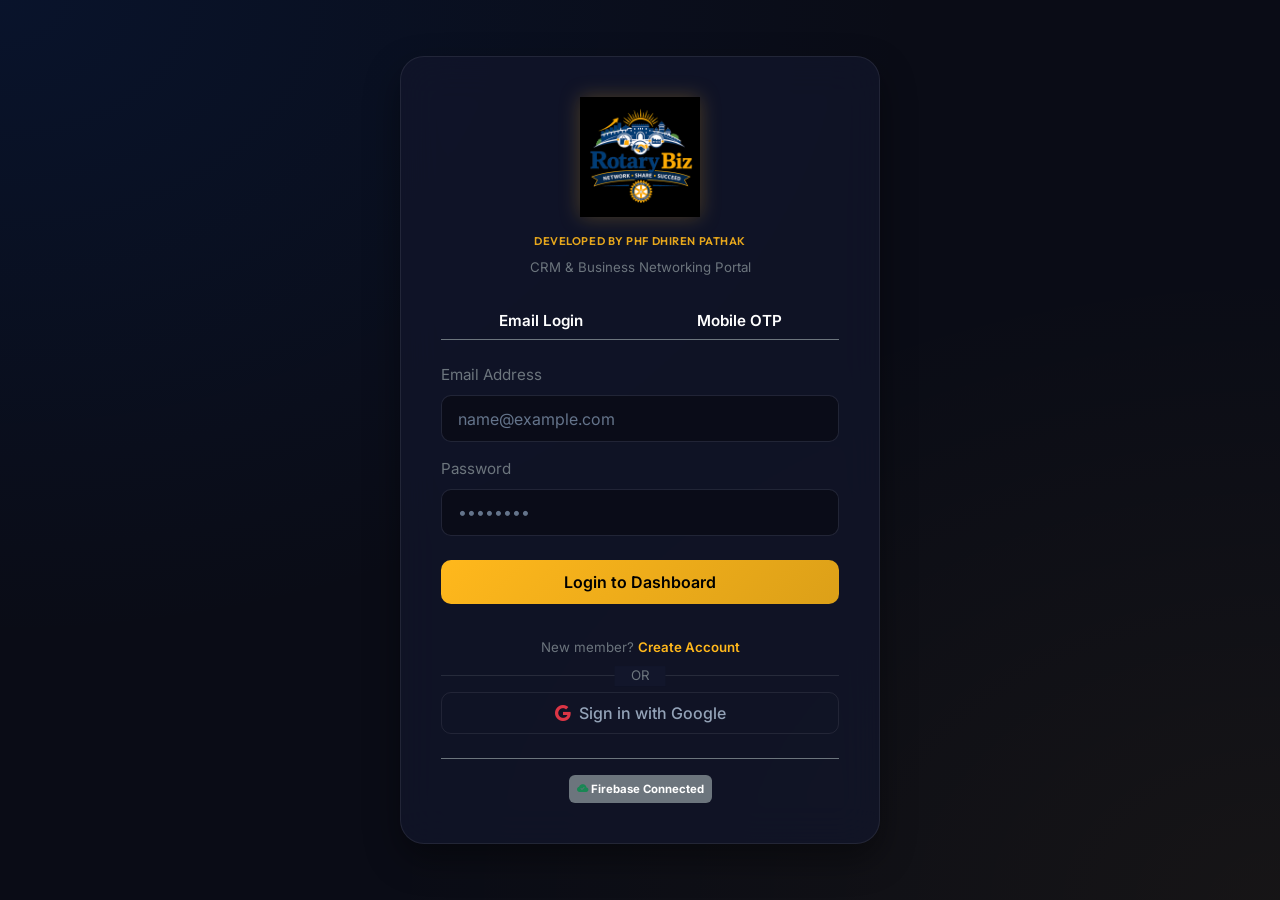
==== commit 9e3364f9: "Add files via upload" ====
--- a/index.html
+++ b/index.html
@@ -167,12 +167,38 @@
                 </div>
 
                 <!-- Club Sponsors Row -->
+                <style>
+                .sponsor-marquee-container {
+                    overflow: hidden;
+                    width: 100%;
+                    position: relative;
+                    padding: 5px 0;
+                }
+                .sponsor-marquee-inner {
+                    display: flex;
+                    gap: 20px;
+                    width: max-content;
+                }
+                .sponsor-marquee-inner:hover {
+                    animation-play-state: paused !important;
+                }
+                @keyframes marquee-scroll {
+                    0% { transform: translateX(0); }
+                    100% { transform: translateX(-50%); }
+                }
+                .sponsor-marquee-card {
+                    width: 180px;
+                    flex-shrink: 0;
+                }
+                </style>
                 <div class="row g-4 mt-2">
                     <div class="col-12">
                         <div class="glass-card">
                             <h5 class="text-white mb-3"><i class="bi bi-megaphone-fill text-warning"></i> Club Sponsors & Partners</h5>
-                            <div class="row row-cols-1 row-cols-sm-2 row-cols-md-3 row-cols-lg-4 row-cols-xl-5 g-3" id="dashboardSponsorsList">
-                                <!-- Dynamic sponsors cards will render here -->
+                            <div class="sponsor-marquee-container">
+                                <div class="sponsor-marquee-inner" id="dashboardSponsorsList">
+                                    <!-- Dynamic sponsors cards will render here -->
+                                </div>
                             </div>
                         </div>
                     </div>
